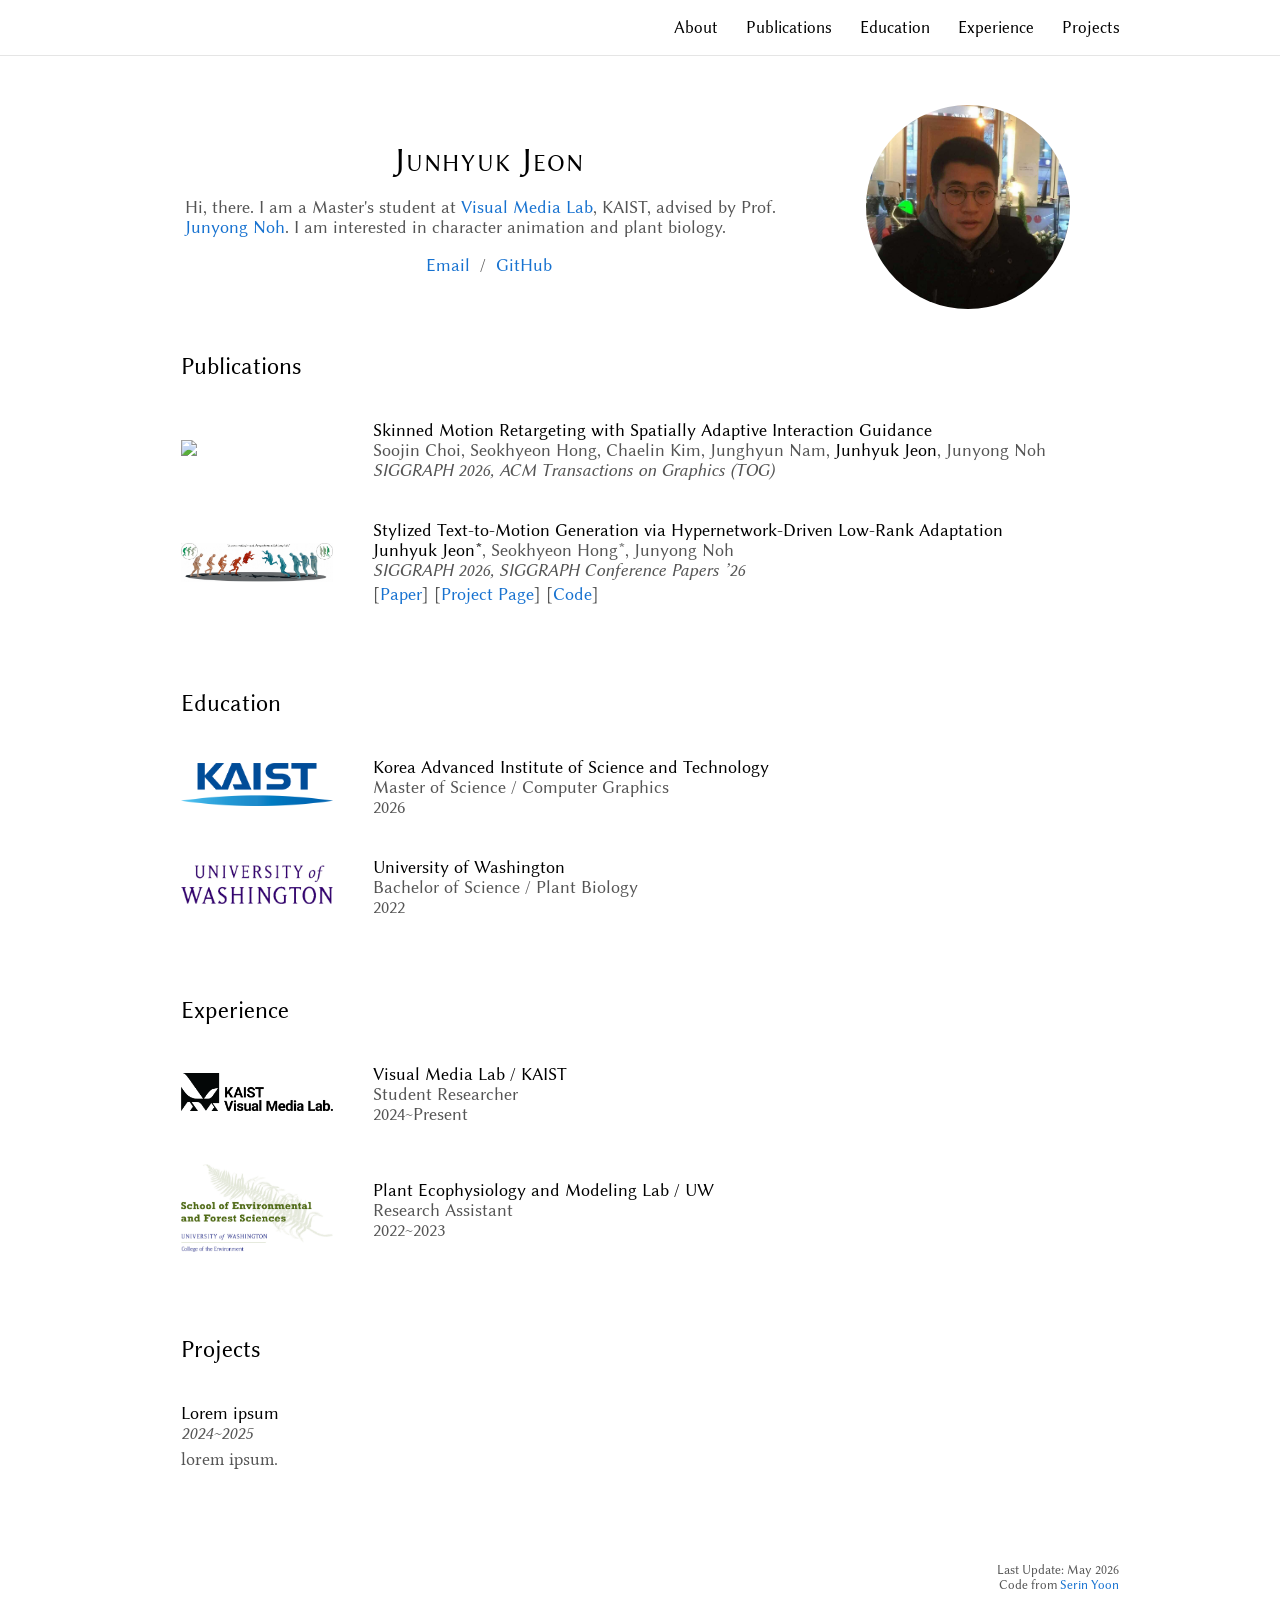
==== index.html @ 7e4c7a71 "yolo" ====
<!DOCTYPE HTML>
<html lang="en">
  <head>
    <meta http-equiv="Content-Type" content="text/html; charset=UTF-8">
    <title>Junhyuk Jeon</title>
    <link rel="canonical" href="https://junhyukjeon.github.io/">

    <link rel="preconnect" href="https://fonts.googleapis.com">
    <link rel="preconnect" href="https://fonts.gstatic.com" crossorigin>
    <!-- <link href="https://fonts.googleapis.com/css2?family=Roboto:wght@300;400;500;700&display=swap" rel="stylesheet"> -->
    <link href="https://fonts.googleapis.com/css2?family=Libertinus+Sans:ital,wght@0,400;0,700;1,400&family=Libertinus+Serif:ital,wght@0,400;0,600;0,700;1,400&display=swap" rel="stylesheet">
    <link rel="stylesheet" type="text/css" href="styles.css">
  </head>

  <body id="about">
    <nav class="top-nav">
      <div class="top-nav-inner">
        <button class="top-nav-toggle" type="button" aria-label="Toggle navigation" aria-expanded="false" aria-controls="mobile-nav">
          <span></span>
          <span></span>
          <span></span>
        </button>

        <div class="top-nav-links" id="mobile-nav">
          <a href="#about">About</a>
          <a href="#publications">Publications</a>
          <a href="#education">Education</a>
          <a href="#experiences">Experience</a>
          <a href="#projects">Projects</a>
        </div>
      </div>
    </nav>
    <table class="page-table"><tbody>
      <tr>
        <td>
          <table class="content-table"><tbody>
            <tr>
              <td class="intro-cell">
                <p class="name center-text">
                  Junhyuk Jeon
                </p>
                <p class="intro-text">
                  Hi, there. I am a Master's student at <a href="https://vml.kaist.ac.kr/home">Visual Media Lab</a>, KAIST, advised by Prof. <a href="https://scholar.google.com/citations?user=u75_aBgAAAAJ&amp;hl=en">Junyong Noh</a>.
                  I am interested in character animation and plant biology.
                </p>
                <p class="center-text">
                  <a href="mailto:jeonjh@kaist.ac.kr">Email</a> &nbsp;/&nbsp;
                  <!-- <a href="Junhyuk_Jeon_CV.pdf">CV</a> &nbsp;/&nbsp; -->
                  <!-- <a href="https://scholar.google.com/">Scholar</a> &nbsp;/&nbsp; -->
                  <a href="https://github.com/junhyukjeon">GitHub</a>
                </p>
              </td>
              <td class="profile-cell">
                <a href="images/profile/profile.png">
                  <img
                    class="profile-img hoverZoomLink"
                    alt="profile photo"
                    src="images/profile/profile.png">
                </a>
              </td>
            </tr>
          </tbody></table>

          <!-- Publication -->
          <table class="section-table" id="publications"><tbody>
            <tr>
              <td class="section-heading-cell">
                <h2>Publications</h2>
              </td>
            </tr>
          </tbody></table>

          <table class="content-table"><tbody>
            <tr>
              <td class="pub-image-cell">
                <div>
                  <img src="images/publications/SPACE.png" width="260">
                </div>
              </td>
              <td class="pub-text-cell">
                <span class="papertitle">Skinned Motion Retargeting with Spatially Adaptive Interaction Guidance</span>
                <br>
                <span class="homepage-authors">
                  Soojin Choi,
                  Seokhyeon Hong,
                  Chaelin Kim,
                  Junghyun Nam,
                  <strong>Junhyuk Jeon</strong>,
                  Junyong Noh
                </span>
                <br>
                <em>SIGGRAPH 2026, ACM Transactions on Graphics (TOG)</em>
              </td>
            </tr>
            <tr>
              <td class="pub-image-cell">
                <div>
                  <img src="projects/style-salad/static/images/thumbnail.png" width="260">
                </div>
              </td>
              <td class="pub-text-cell">
                <a href="projects/style-salad/">
                  <span class="papertitle">Stylized Text-to-Motion Generation via Hypernetwork-Driven Low-Rank Adaptation</span>
                </a>
                <br>
                <span class="homepage-authors">
                  <strong>Junhyuk Jeon*</strong>,
                  Seokhyeon Hong*,
                  Junyong Noh
                </span>
                <br>
                <em>SIGGRAPH 2026, SIGGRAPH Conference Papers &rsquo;26</em>
                <br>
                <div class="link-row">
                  [<a href="projects/style-salad/paper.pdf">Paper</a>]
                  [<a href="projects/style-salad/">Project Page</a>]
                  [<a href="https://github.com/junhyukjeon/style-salad">Code</a>]
                </div>
              </td>
            </tr>
          </tbody></table>

          <br><br>

          <!-- Education -->
          <table class="section-table" id="education"><tbody>
            <tr>
              <td class="section-heading-cell">
                <h2>Education</h2>
              </td>
            </tr>
          </tbody></table>

          <table class="content-table"><tbody>
            <tr>
              <td class="pub-image-cell">
                <div>
                  <img src="images/education/KAIST.png" width="260" alt="KAIST">
                </div>
              </td>
              <td class="pub-text-cell">
                <strong>Korea Advanced Institute of Science and Technology</strong>
                <br>
                Master of Science / Computer Graphics
                <br>
                2026
              </td>
            </tr>
            <tr>
              <td class="pub-image-cell">
                <div>
                  <img src="images/education/UW.png" width="260" alt="University of Washington">
                </div>
              </td>
              <td class="pub-text-cell">
                <strong>University of Washington</strong>
                <br>
                Bachelor of Science / Plant Biology
                <br>
                2022
              </td>
            </tr>
          </tbody></table>

          <br><br>

          <!-- Experience -->
          <table class="section-table" id="experiences"><tbody>
            <tr>
              <td class="section-heading-cell">
                <h2>Experience</h2>
              </td>
            </tr>
          </tbody></table>

          <table class="content-table"><tbody>
            <tr>
              <td class="pub-image-cell">
                <div>
                  <img src="images/experience/VML.png" width="260" alt="Visual Media Lab">
                </div>
              </td>
              <td class="pub-text-cell">
                <strong>Visual Media Lab / KAIST</strong>
                <br>
                Student Researcher
                <br>
                2024~Present
              </td>
            </tr>
            <tr>
              <td class="pub-image-cell">
                <div>
                  <img src="images/experience/SEFS.png" width="260" alt="Plant Ecophysiology and Modeling Lab">
                </div>
              </td>
              <td class="pub-text-cell">
                <strong>Plant Ecophysiology and Modeling Lab / UW</strong>
                <br>
                Research Assistant
                <br>
                2022~2023
              </td>
            </tr>
          </tbody></table>

          <br><br>

          <!-- Projects -->
          <table class="section-table" id="projects"><tbody>
            <tr>
              <td class="section-heading-cell">
                <h2>Projects</h2>
              </td>
            </tr>
          </tbody></table>

          <table class="content-table"><tbody>
            <tr>
              <td class="pub-text-cell">
                <span class="papertitle">Lorem ipsum</span>
                <br>
                <em>2024~2025</em>
                <p class="project-desc">
                  lorem ipsum.
                </p>
              </td>
            </tr>
          </tbody></table>

          <br><br>

          <!-- Footer -->
          <table class="content-table"><tbody>
            <tr>
              <td class="footer-cell">
                <br>
                <p class="footer-text">
                  Last Update: May 2026
                  <br>
                  Code from <a href="https://serin-yoon.github.io" class="footer-link">Serin Yoon</a>
                </p>
              </td>
            </tr>
          </tbody></table>
        </td>
      </tr>
    </table>
    <script>
      const navToggle = document.querySelector('.top-nav-toggle');
      const navLinks = document.querySelector('.top-nav-links');
      const navLinkItems = document.querySelectorAll('.top-nav-links a');

      navToggle.addEventListener('click', () => {
        const isOpen = navLinks.classList.toggle('open');
        navToggle.setAttribute('aria-expanded', isOpen ? 'true' : 'false');
      });

      navLinkItems.forEach(link => {
        link.addEventListener('click', () => {
          navLinks.classList.remove('open');
          navToggle.setAttribute('aria-expanded', 'false');
        });
      });
    </script>
  </body>
</html>
---- styles.css ----
html {
  scroll-behavior: smooth;
}

body {
  margin: 0;
  font-family: var(--font-heading);
  font-size: var(--font-size-base);
  color: var(--text-color);
  padding-top: 80px;
}

.top-nav {
  position: fixed;
  top: 0;
  left: 0;
  width: 100%;
  background: rgba(255, 255, 255, 0.96);
  border-bottom: 1px solid #e5e5e5;
  z-index: 1000;
}

.top-nav-inner {
  max-width: var(--page-max-width);
  margin: 0 auto;
  padding: 18px 0;
  display: flex;
  align-items: center;
  justify-content: flex-end;
  gap: 24px;
  box-sizing: border-box;
}

.top-nav-logo {
  color: var(--emphasis-color);
  font-size: 14px;
  font-weight: 400;
  white-space: nowrap;
}

.top-nav-logo:hover,
.top-nav-logo:focus {
  color: var(--link-color);
}

.top-nav-links {
  display: flex;
  align-items: center;
  gap: 28px;
}

.top-nav-links a {
  color: var(--emphasis-color);
  font-size: 17px;
  font-weight: 400;
  white-space: nowrap;
}

.top-nav-links a:hover,
.top-nav-links a:focus {
  color: var(--link-color);
}

.top-nav-toggle {
  display: none;
  border: 0;
  background: transparent;
  padding: 0;
  cursor: pointer;
  width: 24px;
  height: 18px;
  flex-direction: column;
  justify-content: space-between;
}

.top-nav-toggle span {
  display: block;
  width: 24px;
  height: 2px;
  background-color: #222;
  border-radius: 999px;
}

@media (max-width: 768px) {
  body {
    padding-top: 60px;
  }

  .top-nav-inner {
    padding: 14px 16px;
    position: relative;
  }

  .top-nav-toggle {
    display: flex;
  }

  .top-nav-links {
    display: none;
    position: absolute;
    top: calc(100% + 1px);
    left: 0;
    width: 100%;
    background: rgba(255, 255, 255, 0.98);
    border-bottom: 1px solid #e5e5e5;
    flex-direction: column;
    align-items: flex-start;
    gap: 0;
    padding: 8px 16px 12px 16px;
    box-sizing: border-box;
  }

  .top-nav-links.open {
    display: flex;
  }

  .top-nav-links a {
    display: block;
    width: 100%;
    padding: 10px 0;
    font-size: 17px;
  }
}

/* latin-ext */
@font-face {
  font-family: 'Lato';
  font-style: italic;
  font-weight: 400;
  src: local('Lato Italic'), local('Lato-Italic'), url(https://fonts.gstatic.com/s/lato/v15/S6u8w4BMUTPHjxsAUi-qNiXg7eU0.woff2) format('woff2');
  unicode-range: U+0100-024F, U+0259, U+1E00-1EFF, U+2020, U+20A0-20AB, U+20AD-20CF, U+2113, U+2C60-2C7F, U+A720-A7FF;
}

/* latin */
@font-face {
  font-family: 'Lato';
  font-style: italic;
  font-weight: 400;
  src: local('Lato Italic'), local('Lato-Italic'), url(https://fonts.gstatic.com/s/lato/v15/S6u8w4BMUTPHjxsAXC-qNiXg7Q.woff2) format('woff2');
  unicode-range: U+0000-00FF, U+0131, U+0152-0153, U+02BB-02BC, U+02C6, U+02DA, U+02DC, U+2000-206F, U+2074, U+20AC, U+2122, U+2191, U+2193, U+2212, U+2215, U+FEFF, U+FFFD;
}

/* latin-ext */
@font-face {
  font-family: 'Lato';
  font-style: italic;
  font-weight: 700;
  src: local('Lato Bold Italic'), local('Lato-BoldItalic'), url(https://fonts.gstatic.com/s/lato/v15/S6u_w4BMUTPHjxsI5wq_FQftx9897sxZ.woff2) format('woff2');
  unicode-range: U+0100-024F, U+0259, U+1E00-1EFF, U+2020, U+20A0-20AB, U+20AD-20CF, U+2113, U+2C60-2C7F, U+A720-A7FF;
}

/* latin */
@font-face {
  font-family: 'Lato';
  font-style: italic;
  font-weight: 700;
  src: local('Lato Bold Italic'), local('Lato-BoldItalic'), url(https://fonts.gstatic.com/s/lato/v15/S6u_w4BMUTPHjxsI5wq_Gwftx9897g.woff2) format('woff2');
  unicode-range: U+0000-00FF, U+0131, U+0152-0153, U+02BB-02BC, U+02C6, U+02DA, U+02DC, U+2000-206F, U+2074, U+20AC, U+2122, U+2191, U+2193, U+2212, U+2215, U+FEFF, U+FFFD;
}

/* latin-ext */
@font-face {
  font-family: 'Lato';
  font-style: normal;
  font-weight: 400;
  src: local('Lato Regular'), local('Lato-Regular'), url(https://fonts.gstatic.com/s/lato/v15/S6uyw4BMUTPHjxAwXiWtFCfQ7A.woff2) format('woff2');
  unicode-range: U+0100-024F, U+0259, U+1E00-1EFF, U+2020, U+20A0-20AB, U+20AD-20CF, U+2113, U+2C60-2C7F, U+A720-A7FF;
}

/* latin */
@font-face {
  font-family: 'Lato';
  font-style: normal;
  font-weight: 400;
  src: local('Lato Regular'), local('Lato-Regular'), url(https://fonts.gstatic.com/s/lato/v15/S6uyw4BMUTPHjx4wXiWtFCc.woff2) format('woff2');
  unicode-range: U+0000-00FF, U+0131, U+0152-0153, U+02BB-02BC, U+02C6, U+02DA, U+02DC, U+2000-206F, U+2074, U+20AC, U+2122, U+2191, U+2193, U+2212, U+2215, U+FEFF, U+FFFD;
}

/* latin-ext */
@font-face {
  font-family: 'Lato';
  font-style: normal;
  font-weight: 700;
  src: local('Lato Bold'), local('Lato-Bold'), url(https://fonts.gstatic.com/s/lato/v15/S6u9w4BMUTPHh6UVSwaPGQ3q5d0N7w.woff2) format('woff2');
  unicode-range: U+0100-024F, U+0259, U+1E00-1EFF, U+2020, U+20A0-20AB, U+20AD-20CF, U+2113, U+2C60-2C7F, U+A720-A7FF;
}

/* latin */
@font-face {
  font-family: 'Lato';
  font-style: normal;
  font-weight: 700;
  src: local('Lato Bold'), local('Lato-Bold'), url(https://fonts.gstatic.com/s/lato/v15/S6u9w4BMUTPHh6UVSwiPGQ3q5d0.woff2) format('woff2');
  unicode-range: U+0000-00FF, U+0131, U+0152-0153, U+02BB-02BC, U+02C6, U+02DA, U+02DC, U+2000-206F, U+2074, U+20AC, U+2122, U+2191, U+2193, U+2212, U+2215, U+FEFF, U+FFFD;
}

:root {
  --font-heading: "Libertinus Sans", Arial, Helvetica, sans-serif;
  --font-body: "Libertinus Serif", Georgia, "Times New Roman", serif;
  --font-size-base: 18px;
  --font-size-intro: 18px;
  --font-size-title: var(--font-size-base);
  --font-size-heading: 24px;
  --font-size-name: 34px;
  --font-size-highlight: 12px;
  --text-color: #555555;
  --emphasis-color: #000000;
  --link-color: #1772d0;
  --link-hover-color: #f09228;
  --highlight-bg: #f05b5b;
  --highlight-text: #ffffff;
  --author-highlight-bg: #fff9a6;
  --page-max-width: 960px;
  --image-max-width: 260px;
  --transition-fast: .2s ease-in-out;
}

body {
  margin: 0;
  font-family: var(--font-heading);
  font-size: var(--font-size-base);
  color: var(--text-color);
}

table {
  border: 0;
  border-spacing: 0;
  border-collapse: separate;
}

a {
  color: var(--link-color);
  text-decoration: none;
}

a:focus,
a:hover {
  color: var(--link-hover-color);
  text-decoration: none;
}

body,
td,
th,
tr,
a,
strong {
  font-family: var(--font-heading) !important;
  font-weight: 400 !important;
}

strong,
b {
  color: var(--emphasis-color) !important;
  font-weight: 400 !important;
}

.paper-desc,
.paper-desc a,
.paper-desc strong,
.project-desc,
.project-desc a,
.project-desc strong,
.service-desc,
.service-desc a,
.service-desc strong {
  font-family: var(--font-body) !important;
}

.top-nav-links a,
.top-nav-logo,
h2,
.papertitle,
.name,
.name strong {
  color: var(--emphasis-color);
  font-family: var(--font-heading) !important;
}

.top-nav-links a {
  color: var(--emphasis-color);
}

.top-nav-links a:hover,
.top-nav-links a:focus {
  color: var(--link-color);
}

td,
th,
tr,
p,
a {
  font-size: var(--font-size-base);
}

em {
  font-weight: 300;
}

.page-table {
  width: 100%;
  max-width: var(--page-max-width);
  margin-right: auto;
  margin-left: auto;
}

.content-table,
.section-table {
  width: 100%;
  margin-right: auto;
  margin-left: auto;
}

.intro-cell {
  padding: 2.5%;
  width: 65%;
  vertical-align: middle;
}
.center-text {
  text-align: center;
}

.intro-text {
  font-size: var(--font-size-intro) !important;
  font-weight: 300;
}

.intro-text a,
.intro-text strong {
  font-size: inherit !important;
}

.intro-text a {
  font-weight: 400;
}

.intro-text strong {
  font-weight: 400;
}

.profile-cell {
  padding: 2.5%;
  width: 30%;
  max-width: 30%;
  text-align: center;
  vertical-align: middle;
}

.profile-img {
  display: block;
  width: 80%;
  max-width: 80%;
  margin: 0 auto;
  border-radius: 50%;
  aspect-ratio: 1 / 1;
  object-fit: cover;
}

.section-heading-cell {
  padding: 20px;
  width: 100%;
  vertical-align: middle;
}

h2 {
  margin: 0;
  font-weight: 400;
  font-size: var(--font-size-heading);
}

.papertitle {
  font-size: var(--font-size-title);
  font-weight: 400;
  color: black;
}

.homepage-authors,
.homepage-authors strong,
.homepage-authors sup {
  font-family: var(--font-heading) !important;
}

.homepage-authors,
.pub-text-cell > em {
  font-size: var(--font-size-base);
}

.name {
  padding-top: 20px;
  margin: 0;
  font-size: var(--font-size-name);
  font-variant-caps: small-caps;
  letter-spacing: 0.03em;
}

.pub-image-cell {
  padding: 20px;
  width: 20%;
  vertical-align: middle;
}

.pub-image-center {
  text-align: center;
}

.pub-text-cell {
  padding: 20px;
  width: 80%;
  vertical-align: middle;
}

.experience-text-cell {
  padding: 20px;
  width: 50%;
  vertical-align: middle;
}

.link-row {
  margin: 4px 0 6px 0;
  font-weight: 300;
}

.paper-desc,
.project-desc,
.service-desc {
  font-size: var(--font-size-base);
  font-weight: 300;
}

.paper-desc {
  margin: 0;
}

.project-desc {
  margin: 6px 0 0 0;
}

.one {
  width: 160px;
  height: 160px;
  position: relative;
}

.two {
  width: 160px;
  height: 160px;
  position: absolute;
  transition: opacity var(--transition-fast);
  -moz-transition: opacity var(--transition-fast);
  -webkit-transition: opacity var(--transition-fast);
}

.fade {
  transition: opacity var(--transition-fast);
  -moz-transition: opacity var(--transition-fast);
  -webkit-transition: opacity var(--transition-fast);
}

img {
  width: 100%;
  max-width: var(--image-max-width);
  object-fit: contain;
  border-radius: 0;
}

@media (max-width: 768px) {
  img {
    width: 130px;
  }
}

@media (max-width: 480px) {
  img {
    width: 100px;
  }
}

.highlight {
  background-color: var(--highlight-bg);
  color: var(--highlight-text);
  padding: 0 4px;
  border-radius: 4px;
  margin-left: 4px;
  font-size: var(--font-size-highlight);
}

.author_highlight {
  background-color: var(--author-highlight-bg);
}

.no-blue {
  color: inherit !important;
}

.footer-cell {
  padding: 0;
}

.footer-text {
  text-align: right;
  font-size: small;
}

.footer-link {
  font-size: small;
}
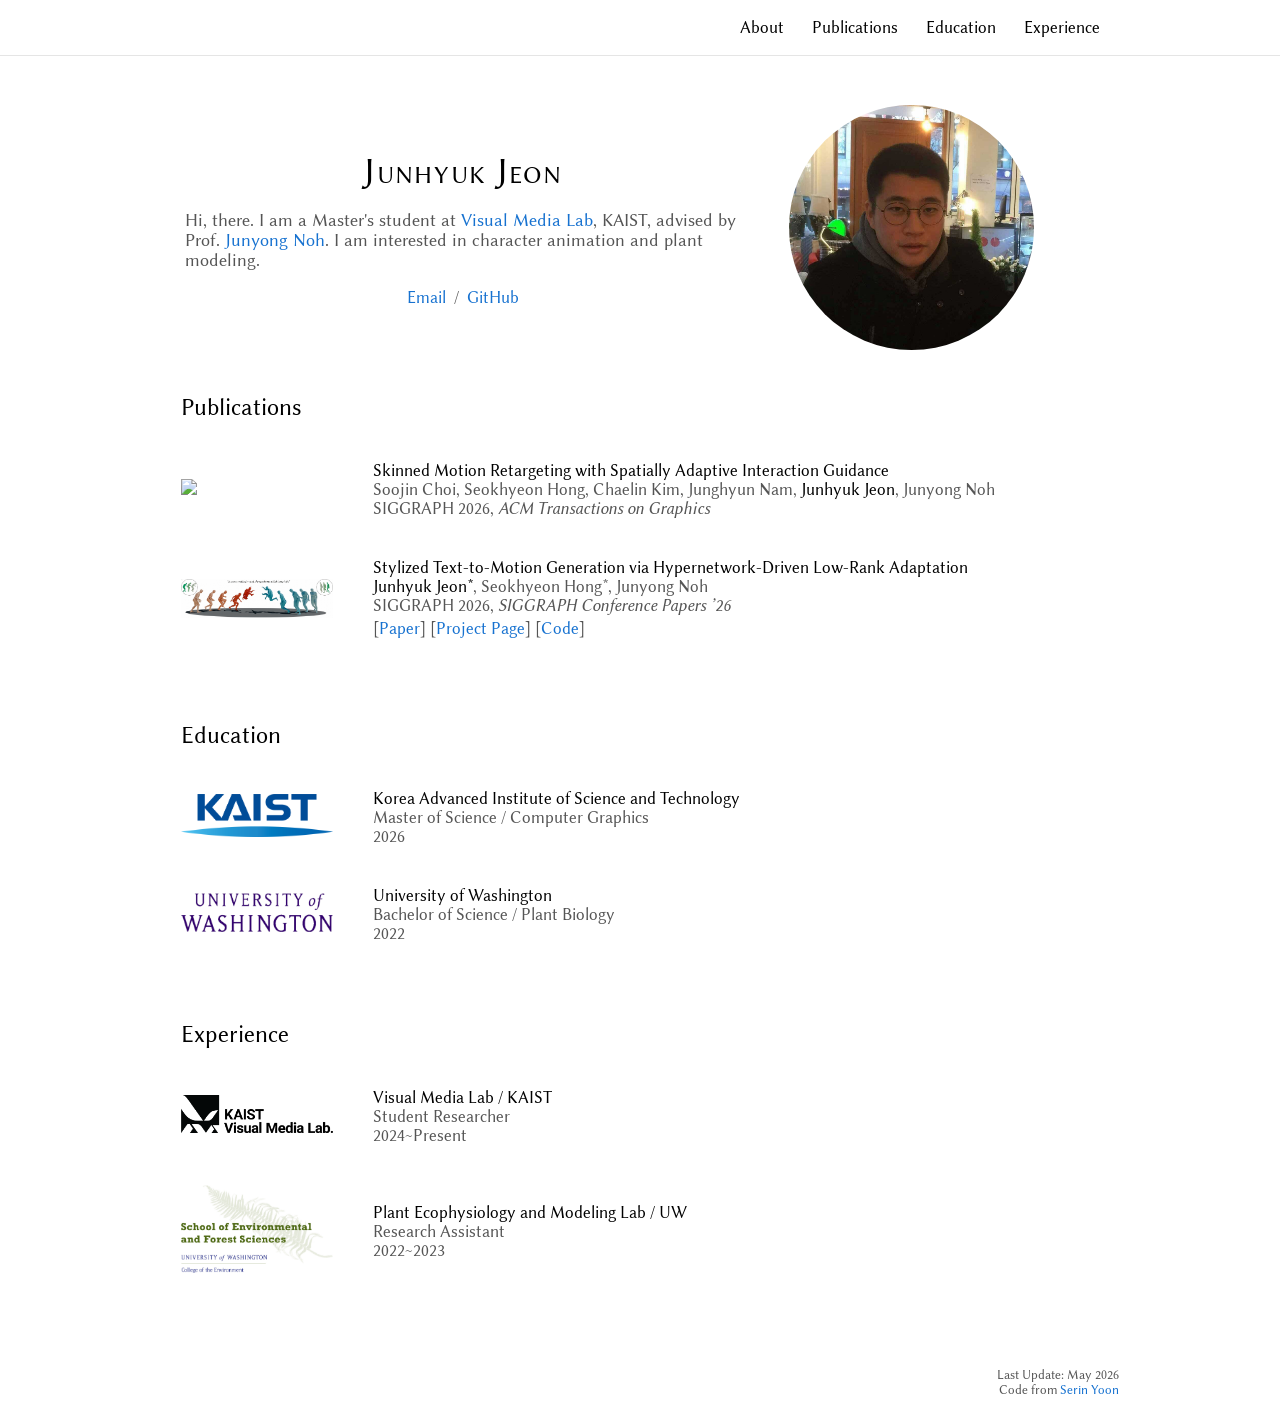
==== commit 93746a03: "yolo" ====
--- a/index.html
+++ b/index.html
@@ -7,8 +7,7 @@
 
     <link rel="preconnect" href="https://fonts.googleapis.com">
     <link rel="preconnect" href="https://fonts.gstatic.com" crossorigin>
-    <!-- <link href="https://fonts.googleapis.com/css2?family=Roboto:wght@300;400;500;700&display=swap" rel="stylesheet"> -->
-    <link href="https://fonts.googleapis.com/css2?family=Libertinus+Sans:ital,wght@0,400;0,700;1,400&family=Libertinus+Serif:ital,wght@0,400;0,600;0,700;1,400&display=swap" rel="stylesheet">
+    <link href="https://fonts.googleapis.com/css2?family=EB+Garamond:ital,wght@0,400;0,500;1,400&family=Libertinus+Sans:ital,wght@0,400;0,700;1,400&family=Libertinus+Serif:ital,wght@0,400;0,600;0,700;1,400&display=swap" rel="stylesheet">
     <link rel="stylesheet" type="text/css" href="styles.css">
   </head>
 
@@ -26,7 +25,6 @@
           <a href="#publications">Publications</a>
           <a href="#education">Education</a>
           <a href="#experiences">Experience</a>
-          <a href="#projects">Projects</a>
         </div>
       </div>
     </nav>
@@ -41,7 +39,7 @@
                 </p>
                 <p class="intro-text">
                   Hi, there. I am a Master's student at <a href="https://vml.kaist.ac.kr/home">Visual Media Lab</a>, KAIST, advised by Prof. <a href="https://scholar.google.com/citations?user=u75_aBgAAAAJ&amp;hl=en">Junyong Noh</a>.
-                  I am interested in character animation and plant biology.
+                  I am interested in character animation and plant modeling.
                 </p>
                 <p class="center-text">
                   <a href="mailto:jeonjh@kaist.ac.kr">Email</a> &nbsp;/&nbsp;
@@ -89,7 +87,7 @@
                   Junyong Noh
                 </span>
                 <br>
-                <em>SIGGRAPH 2026, ACM Transactions on Graphics (TOG)</em>
+                <span>SIGGRAPH 2026, <em>ACM Transactions on Graphics</em></span>
               </td>
             </tr>
             <tr>
@@ -109,7 +107,7 @@
                   Junyong Noh
                 </span>
                 <br>
-                <em>SIGGRAPH 2026, SIGGRAPH Conference Papers &rsquo;26</em>
+                <span>SIGGRAPH 2026, <em>SIGGRAPH Conference Papers &rsquo;26</em></span>
                 <br>
                 <div class="link-row">
                   [<a href="projects/style-salad/paper.pdf">Paper</a>]
@@ -200,30 +198,6 @@
                 Research Assistant
                 <br>
                 2022~2023
-              </td>
-            </tr>
-          </tbody></table>
-
-          <br><br>
-
-          <!-- Projects -->
-          <table class="section-table" id="projects"><tbody>
-            <tr>
-              <td class="section-heading-cell">
-                <h2>Projects</h2>
-              </td>
-            </tr>
-          </tbody></table>
-
-          <table class="content-table"><tbody>
-            <tr>
-              <td class="pub-text-cell">
-                <span class="papertitle">Lorem ipsum</span>
-                <br>
-                <em>2024~2025</em>
-                <p class="project-desc">
-                  lorem ipsum.
-                </p>
               </td>
             </tr>
           </tbody></table>
--- a/styles.css
+++ b/styles.css
@@ -23,24 +23,12 @@
 .top-nav-inner {
   max-width: var(--page-max-width);
   margin: 0 auto;
-  padding: 18px 0;
+  padding: 18px 20px;
   display: flex;
   align-items: center;
   justify-content: flex-end;
   gap: 24px;
   box-sizing: border-box;
-}
-
-.top-nav-logo {
-  color: var(--emphasis-color);
-  font-size: 14px;
-  font-weight: 400;
-  white-space: nowrap;
-}
-
-.top-nav-logo:hover,
-.top-nav-logo:focus {
-  color: var(--link-color);
 }
 
 .top-nav-links {
@@ -77,7 +65,7 @@
   display: block;
   width: 24px;
   height: 2px;
-  background-color: #222;
+  background-color: var(--emphasis-color);
   border-radius: 999px;
 }
 
@@ -194,14 +182,14 @@
   unicode-range: U+0000-00FF, U+0131, U+0152-0153, U+02BB-02BC, U+02C6, U+02DA, U+02DC, U+2000-206F, U+2074, U+20AC, U+2122, U+2191, U+2193, U+2212, U+2215, U+FEFF, U+FFFD;
 }
 
-:root {
-  --font-heading: "Libertinus Sans", Arial, Helvetica, sans-serif;
-  --font-body: "Libertinus Serif", Georgia, "Times New Roman", serif;
-  --font-size-base: 18px;
+:root {
+  --font-heading: "Libertinus Sans", Arial, Helvetica, sans-serif;
+  --font-body: "Libertinus Serif", Georgia, "Times New Roman", serif;
+  --font-size-base: 16.5px;
   --font-size-intro: 18px;
   --font-size-title: var(--font-size-base);
   --font-size-heading: 24px;
-  --font-size-name: 34px;
+  --font-size-name: 36px;
   --font-size-highlight: 12px;
   --text-color: #555555;
   --emphasis-color: #000000;
@@ -255,9 +243,9 @@
   font-weight: 400 !important;
 }
 
-.paper-desc,
-.paper-desc a,
-.paper-desc strong,
+.paper-desc,
+.paper-desc a,
+.paper-desc strong,
 .project-desc,
 .project-desc a,
 .project-desc strong,
@@ -267,8 +255,6 @@
   font-family: var(--font-body) !important;
 }
 
-.top-nav-links a,
-.top-nav-logo,
 h2,
 .papertitle,
 .name,
@@ -277,15 +263,6 @@
   font-family: var(--font-heading) !important;
 }
 
-.top-nav-links a {
-  color: var(--emphasis-color);
-}
-
-.top-nav-links a:hover,
-.top-nav-links a:focus {
-  color: var(--link-color);
-}
-
 td,
 th,
 tr,
@@ -314,7 +291,7 @@
 
 .intro-cell {
   padding: 2.5%;
-  width: 65%;
+  width: 58%;
   vertical-align: middle;
 }
 .center-text {
@@ -341,9 +318,9 @@
 
 .profile-cell {
   padding: 2.5%;
-  width: 30%;
-  max-width: 30%;
-  text-align: center;
+  width: 34%;
+  max-width: 34%;
+  text-align: left;
   vertical-align: middle;
 }
 
@@ -351,7 +328,7 @@
   display: block;
   width: 80%;
   max-width: 80%;
-  margin: 0 auto;
+  margin: 0;
   border-radius: 50%;
   aspect-ratio: 1 / 1;
   object-fit: cover;
@@ -386,13 +363,14 @@
   font-size: var(--font-size-base);
 }
 
-.name {
-  padding-top: 20px;
-  margin: 0;
-  font-size: var(--font-size-name);
-  font-variant-caps: small-caps;
-  letter-spacing: 0.03em;
-}
+.name {
+  padding-top: 20px;
+  margin: 0;
+  font-size: var(--font-size-name);
+  font-weight: 400;
+  font-variant-caps: small-caps;
+  letter-spacing: 0.03em;
+}
 
 .pub-image-cell {
   padding: 20px;
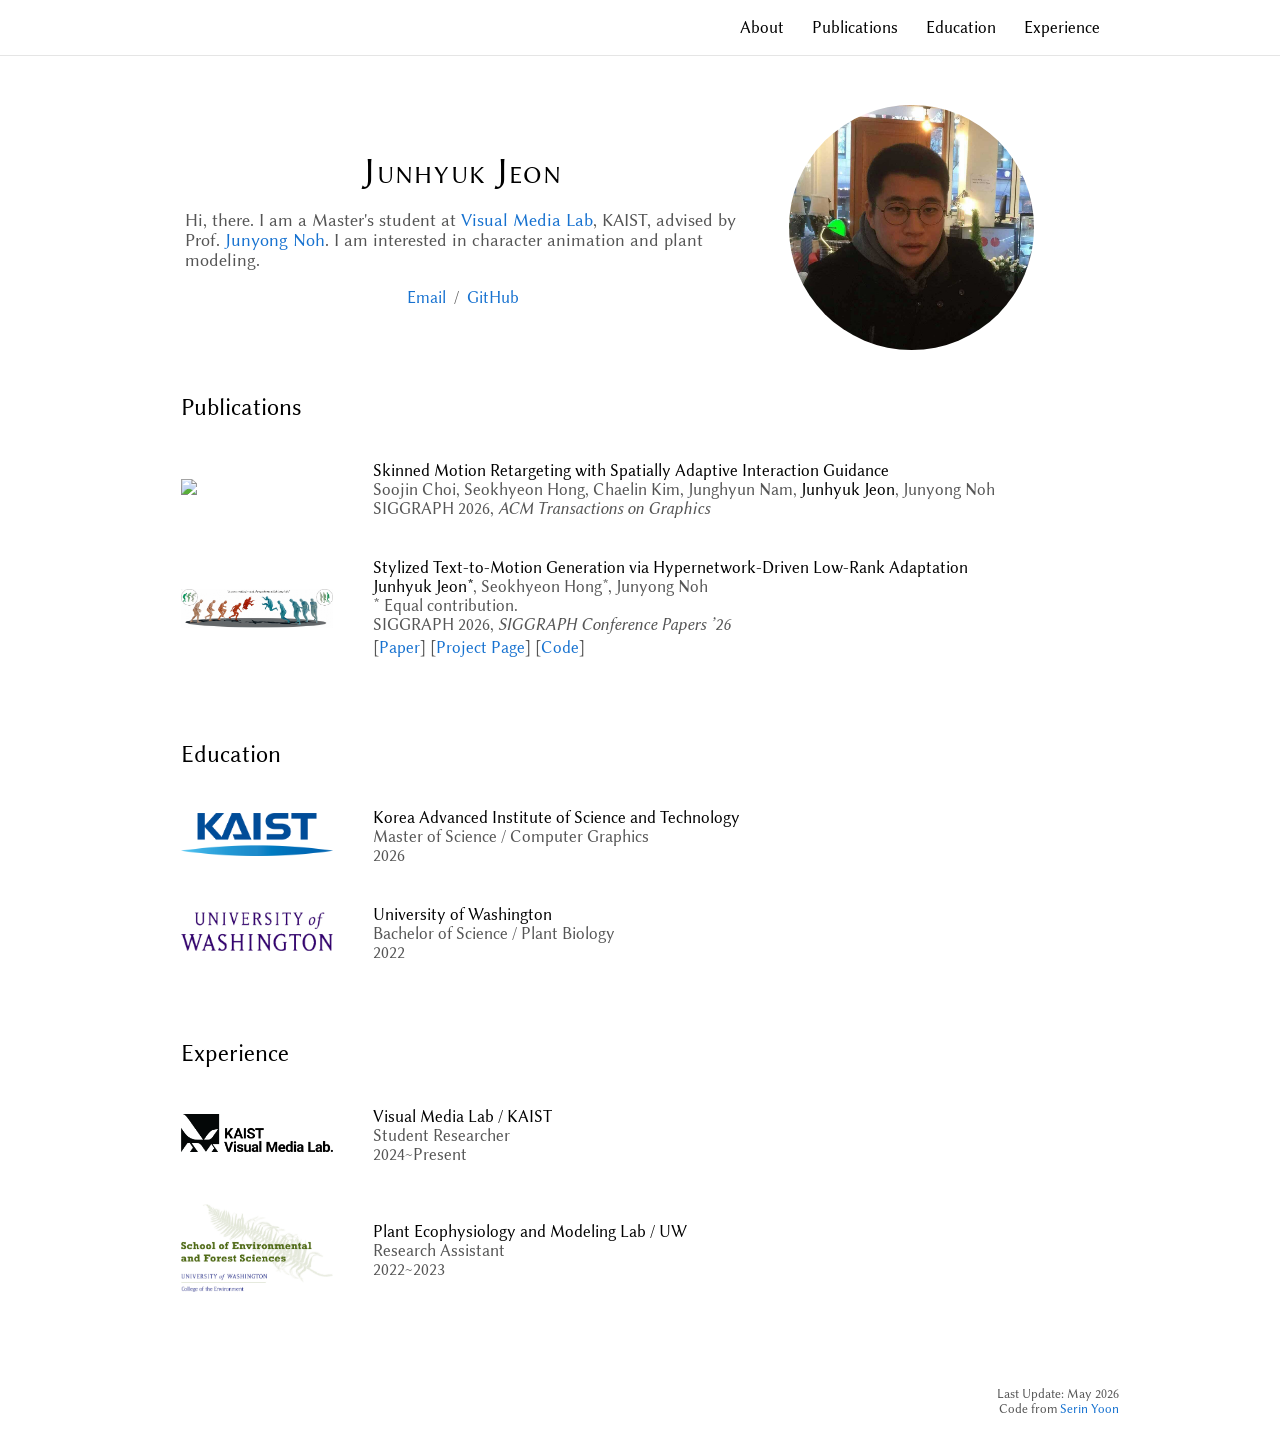
==== commit 404d982f: "yolo" ====
--- a/index.html
+++ b/index.html
@@ -107,10 +107,12 @@
                   Junyong Noh
                 </span>
                 <br>
+                <span>* Equal contribution.</span>
+                <br>
                 <span>SIGGRAPH 2026, <em>SIGGRAPH Conference Papers &rsquo;26</em></span>
                 <br>
                 <div class="link-row">
-                  [<a href="projects/style-salad/paper.pdf">Paper</a>]
+                  [<a href="https://arxiv.org/abs/2605.13333">Paper</a>]
                   [<a href="projects/style-salad/">Project Page</a>]
                   [<a href="https://github.com/junhyukjeon/style-salad">Code</a>]
                 </div>
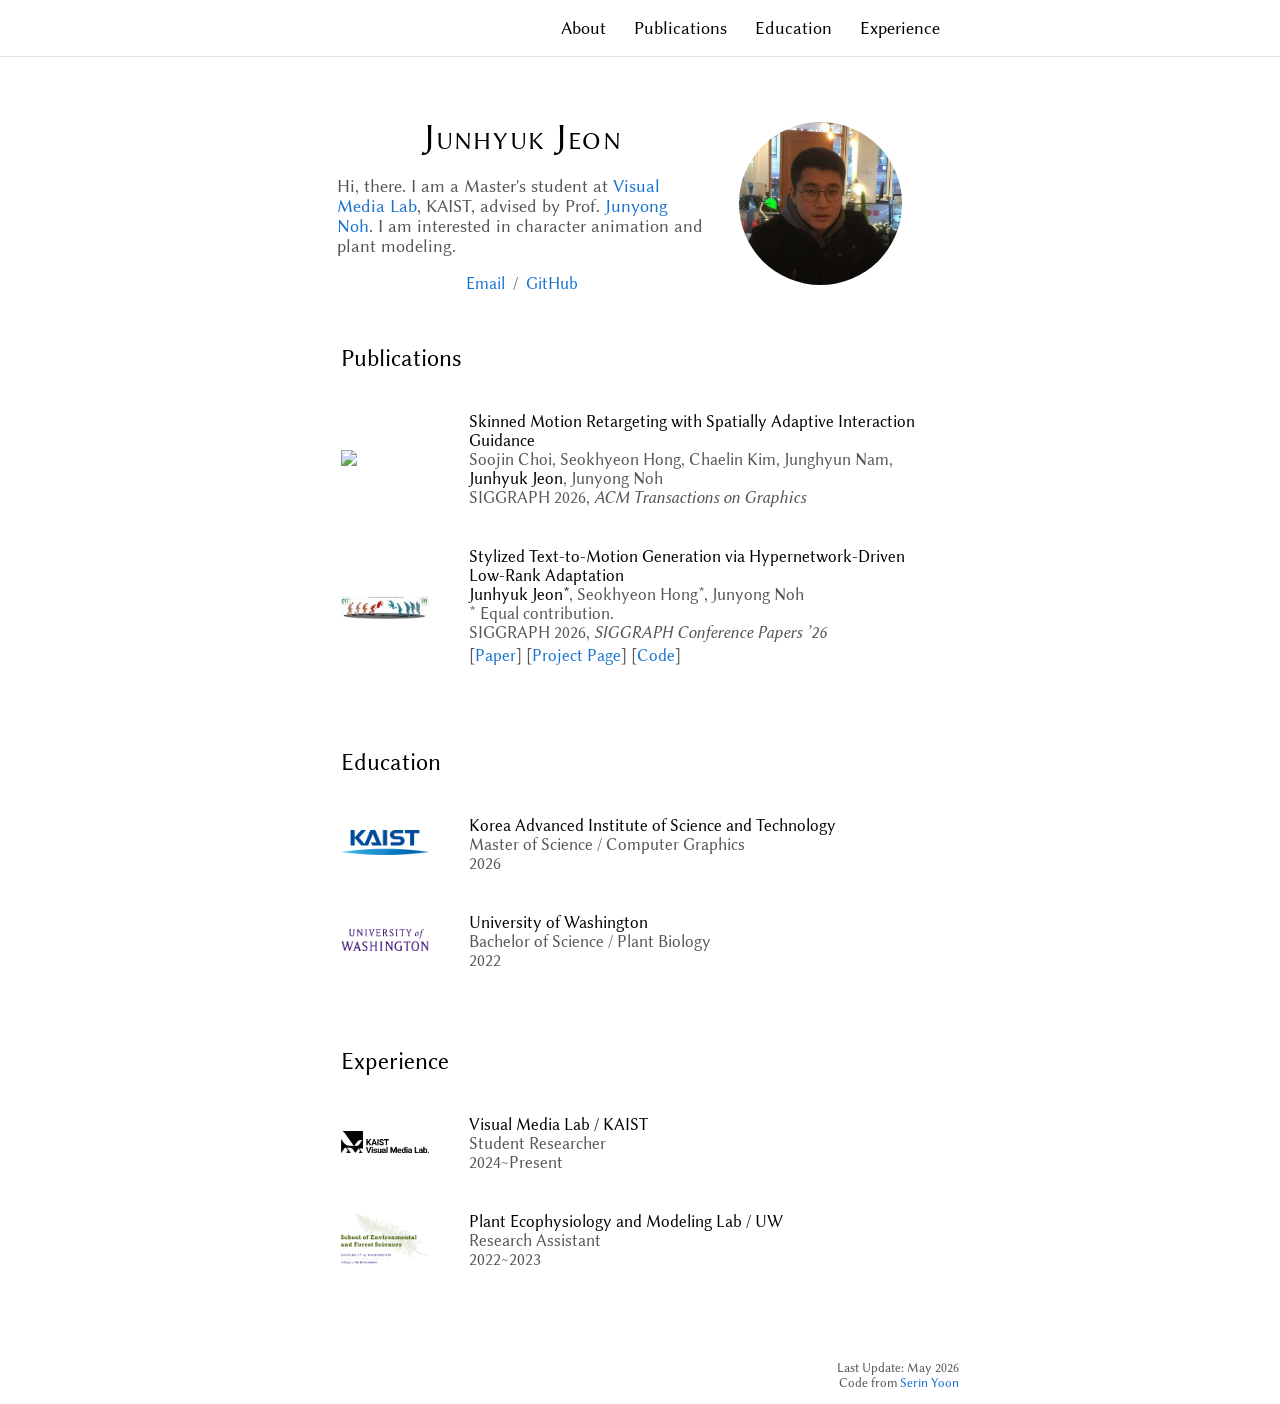
==== commit e8a7fcd9: "yolo" ====
--- a/index.html
+++ b/index.html
@@ -2,12 +2,13 @@
 <html lang="en">
   <head>
     <meta http-equiv="Content-Type" content="text/html; charset=UTF-8">
+    <meta name="viewport" content="width=device-width, initial-scale=1">
     <title>Junhyuk Jeon</title>
     <link rel="canonical" href="https://junhyukjeon.github.io/">
 
     <link rel="preconnect" href="https://fonts.googleapis.com">
     <link rel="preconnect" href="https://fonts.gstatic.com" crossorigin>
-    <link href="https://fonts.googleapis.com/css2?family=EB+Garamond:ital,wght@0,400;0,500;1,400&family=Libertinus+Sans:ital,wght@0,400;0,700;1,400&family=Libertinus+Serif:ital,wght@0,400;0,600;0,700;1,400&display=swap" rel="stylesheet">
+    <link href="https://fonts.googleapis.com/css2?family=Libertinus+Sans:ital,wght@0,400;0,700;1,400&display=swap" rel="stylesheet">
     <link rel="stylesheet" type="text/css" href="styles.css">
   </head>
 
@@ -51,7 +52,7 @@
               <td class="profile-cell">
                 <a href="images/profile/profile.png">
                   <img
-                    class="profile-img hoverZoomLink"
+                    class="profile-img"
                     alt="profile photo"
                     src="images/profile/profile.png">
                 </a>
--- a/styles.css
+++ b/styles.css
@@ -37,12 +37,12 @@
   gap: 28px;
 }
 
-.top-nav-links a {
-  color: var(--emphasis-color);
-  font-size: 17px;
-  font-weight: 400;
-  white-space: nowrap;
-}
+.top-nav-links a {
+  color: var(--emphasis-color);
+  font-size: var(--font-size-nav);
+  font-weight: 400;
+  white-space: nowrap;
+}
 
 .top-nav-links a:hover,
 .top-nav-links a:focus {
@@ -102,115 +102,46 @@
     display: flex;
   }
 
-  .top-nav-links a {
-    display: block;
-    width: 100%;
-    padding: 10px 0;
-    font-size: 17px;
-  }
-}
-
-/* latin-ext */
-@font-face {
-  font-family: 'Lato';
-  font-style: italic;
-  font-weight: 400;
-  src: local('Lato Italic'), local('Lato-Italic'), url(https://fonts.gstatic.com/s/lato/v15/S6u8w4BMUTPHjxsAUi-qNiXg7eU0.woff2) format('woff2');
-  unicode-range: U+0100-024F, U+0259, U+1E00-1EFF, U+2020, U+20A0-20AB, U+20AD-20CF, U+2113, U+2C60-2C7F, U+A720-A7FF;
-}
-
-/* latin */
-@font-face {
-  font-family: 'Lato';
-  font-style: italic;
-  font-weight: 400;
-  src: local('Lato Italic'), local('Lato-Italic'), url(https://fonts.gstatic.com/s/lato/v15/S6u8w4BMUTPHjxsAXC-qNiXg7Q.woff2) format('woff2');
-  unicode-range: U+0000-00FF, U+0131, U+0152-0153, U+02BB-02BC, U+02C6, U+02DA, U+02DC, U+2000-206F, U+2074, U+20AC, U+2122, U+2191, U+2193, U+2212, U+2215, U+FEFF, U+FFFD;
-}
-
-/* latin-ext */
-@font-face {
-  font-family: 'Lato';
-  font-style: italic;
-  font-weight: 700;
-  src: local('Lato Bold Italic'), local('Lato-BoldItalic'), url(https://fonts.gstatic.com/s/lato/v15/S6u_w4BMUTPHjxsI5wq_FQftx9897sxZ.woff2) format('woff2');
-  unicode-range: U+0100-024F, U+0259, U+1E00-1EFF, U+2020, U+20A0-20AB, U+20AD-20CF, U+2113, U+2C60-2C7F, U+A720-A7FF;
-}
-
-/* latin */
-@font-face {
-  font-family: 'Lato';
-  font-style: italic;
-  font-weight: 700;
-  src: local('Lato Bold Italic'), local('Lato-BoldItalic'), url(https://fonts.gstatic.com/s/lato/v15/S6u_w4BMUTPHjxsI5wq_Gwftx9897g.woff2) format('woff2');
-  unicode-range: U+0000-00FF, U+0131, U+0152-0153, U+02BB-02BC, U+02C6, U+02DA, U+02DC, U+2000-206F, U+2074, U+20AC, U+2122, U+2191, U+2193, U+2212, U+2215, U+FEFF, U+FFFD;
-}
-
-/* latin-ext */
-@font-face {
-  font-family: 'Lato';
-  font-style: normal;
-  font-weight: 400;
-  src: local('Lato Regular'), local('Lato-Regular'), url(https://fonts.gstatic.com/s/lato/v15/S6uyw4BMUTPHjxAwXiWtFCfQ7A.woff2) format('woff2');
-  unicode-range: U+0100-024F, U+0259, U+1E00-1EFF, U+2020, U+20A0-20AB, U+20AD-20CF, U+2113, U+2C60-2C7F, U+A720-A7FF;
-}
-
-/* latin */
-@font-face {
-  font-family: 'Lato';
-  font-style: normal;
-  font-weight: 400;
-  src: local('Lato Regular'), local('Lato-Regular'), url(https://fonts.gstatic.com/s/lato/v15/S6uyw4BMUTPHjx4wXiWtFCc.woff2) format('woff2');
-  unicode-range: U+0000-00FF, U+0131, U+0152-0153, U+02BB-02BC, U+02C6, U+02DA, U+02DC, U+2000-206F, U+2074, U+20AC, U+2122, U+2191, U+2193, U+2212, U+2215, U+FEFF, U+FFFD;
-}
-
-/* latin-ext */
-@font-face {
-  font-family: 'Lato';
-  font-style: normal;
-  font-weight: 700;
-  src: local('Lato Bold'), local('Lato-Bold'), url(https://fonts.gstatic.com/s/lato/v15/S6u9w4BMUTPHh6UVSwaPGQ3q5d0N7w.woff2) format('woff2');
-  unicode-range: U+0100-024F, U+0259, U+1E00-1EFF, U+2020, U+20A0-20AB, U+20AD-20CF, U+2113, U+2C60-2C7F, U+A720-A7FF;
-}
-
-/* latin */
-@font-face {
-  font-family: 'Lato';
-  font-style: normal;
-  font-weight: 700;
-  src: local('Lato Bold'), local('Lato-Bold'), url(https://fonts.gstatic.com/s/lato/v15/S6u9w4BMUTPHh6UVSwiPGQ3q5d0.woff2) format('woff2');
-  unicode-range: U+0000-00FF, U+0131, U+0152-0153, U+02BB-02BC, U+02C6, U+02DA, U+02DC, U+2000-206F, U+2074, U+20AC, U+2122, U+2191, U+2193, U+2212, U+2215, U+FEFF, U+FFFD;
-}
-
-:root {
-  --font-heading: "Libertinus Sans", Arial, Helvetica, sans-serif;
-  --font-body: "Libertinus Serif", Georgia, "Times New Roman", serif;
-  --font-size-base: 16.5px;
-  --font-size-intro: 18px;
-  --font-size-title: var(--font-size-base);
-  --font-size-heading: 24px;
-  --font-size-name: 36px;
-  --font-size-highlight: 12px;
+  .top-nav-links a {
+    display: block;
+    width: 100%;
+    padding: 10px 0;
+  }
+}
+
+:root {
+  --font-heading: "Libertinus Sans", Arial, Helvetica, sans-serif;
+  --font-size-base: 16.5px;
+  --font-size-intro: 18px;
+  --font-size-title: var(--font-size-base);
+  --font-size-heading: 24px;
+  --font-size-name: 36px;
+  --font-size-nav: 18px;
+  --font-size-footer: 13.2px;
+  --cell-padding: 20px;
+  --intro-cell-padding: 2.5%;
   --text-color: #555555;
   --emphasis-color: #000000;
   --link-color: #1772d0;
   --link-hover-color: #f09228;
-  --highlight-bg: #f05b5b;
-  --highlight-text: #ffffff;
-  --author-highlight-bg: #fff9a6;
-  --page-max-width: 960px;
-  --image-max-width: 260px;
-  --transition-fast: .2s ease-in-out;
-}
-
-body {
-  margin: 0;
-  font-family: var(--font-heading);
-  font-size: var(--font-size-base);
-  color: var(--text-color);
-}
-
-table {
+  --page-max-width: 960px;
+  --image-max-width: 260px;
+}
+
+@media (min-width: 769px) {
+  :root {
+    --page-max-width: 50vw;
+  }
+}
+
+@media (max-width: 768px) {
+  :root {
+    --cell-padding: 14px 0;
+    --intro-cell-padding: 14px 0;
+  }
+}
+
+table {
   border: 0;
   border-spacing: 0;
   border-collapse: separate;
@@ -243,19 +174,7 @@
   font-weight: 400 !important;
 }
 
-.paper-desc,
-.paper-desc a,
-.paper-desc strong,
-.project-desc,
-.project-desc a,
-.project-desc strong,
-.service-desc,
-.service-desc a,
-.service-desc strong {
-  font-family: var(--font-body) !important;
-}
-
-h2,
+h2,
 .papertitle,
 .name,
 .name strong {
@@ -289,11 +208,11 @@
   margin-left: auto;
 }
 
-.intro-cell {
-  padding: 2.5%;
-  width: 58%;
-  vertical-align: middle;
-}
+.intro-cell {
+  padding: var(--intro-cell-padding);
+  width: 58%;
+  vertical-align: middle;
+}
 .center-text {
   text-align: center;
 }
@@ -316,11 +235,11 @@
   font-weight: 400;
 }
 
-.profile-cell {
-  padding: 2.5%;
-  width: 34%;
-  max-width: 34%;
-  text-align: left;
+.profile-cell {
+  padding: var(--intro-cell-padding);
+  width: 34%;
+  max-width: 34%;
+  text-align: left;
   vertical-align: middle;
 }
 
@@ -334,11 +253,11 @@
   object-fit: cover;
 }
 
-.section-heading-cell {
-  padding: 20px;
-  width: 100%;
-  vertical-align: middle;
-}
+.section-heading-cell {
+  padding: var(--cell-padding);
+  width: 100%;
+  vertical-align: middle;
+}
 
 h2 {
   margin: 0;
@@ -372,70 +291,24 @@
   letter-spacing: 0.03em;
 }
 
-.pub-image-cell {
-  padding: 20px;
-  width: 20%;
-  vertical-align: middle;
-}
-
-.pub-image-center {
-  text-align: center;
-}
-
-.pub-text-cell {
-  padding: 20px;
-  width: 80%;
-  vertical-align: middle;
-}
-
-.experience-text-cell {
-  padding: 20px;
-  width: 50%;
-  vertical-align: middle;
-}
-
-.link-row {
-  margin: 4px 0 6px 0;
-  font-weight: 300;
-}
-
-.paper-desc,
-.project-desc,
-.service-desc {
-  font-size: var(--font-size-base);
-  font-weight: 300;
-}
-
-.paper-desc {
-  margin: 0;
-}
-
-.project-desc {
-  margin: 6px 0 0 0;
-}
-
-.one {
-  width: 160px;
-  height: 160px;
-  position: relative;
-}
-
-.two {
-  width: 160px;
-  height: 160px;
-  position: absolute;
-  transition: opacity var(--transition-fast);
-  -moz-transition: opacity var(--transition-fast);
-  -webkit-transition: opacity var(--transition-fast);
-}
-
-.fade {
-  transition: opacity var(--transition-fast);
-  -moz-transition: opacity var(--transition-fast);
-  -webkit-transition: opacity var(--transition-fast);
-}
-
-img {
+.pub-image-cell {
+  padding: var(--cell-padding);
+  width: 20%;
+  vertical-align: middle;
+}
+
+.pub-text-cell {
+  padding: var(--cell-padding);
+  width: 80%;
+  vertical-align: middle;
+}
+
+.link-row {
+  margin: 4px 0 6px 0;
+  font-weight: 300;
+}
+
+img {
   width: 100%;
   max-width: var(--image-max-width);
   object-fit: contain;
@@ -454,32 +327,15 @@
   }
 }
 
-.highlight {
-  background-color: var(--highlight-bg);
-  color: var(--highlight-text);
-  padding: 0 4px;
-  border-radius: 4px;
-  margin-left: 4px;
-  font-size: var(--font-size-highlight);
-}
-
-.author_highlight {
-  background-color: var(--author-highlight-bg);
-}
-
-.no-blue {
-  color: inherit !important;
-}
-
-.footer-cell {
+.footer-cell {
   padding: 0;
 }
 
-.footer-text {
-  text-align: right;
-  font-size: small;
-}
-
-.footer-link {
-  font-size: small;
-}
+.footer-text {
+  text-align: right;
+  font-size: var(--font-size-footer);
+}
+
+.footer-link {
+  font-size: var(--font-size-footer);
+}
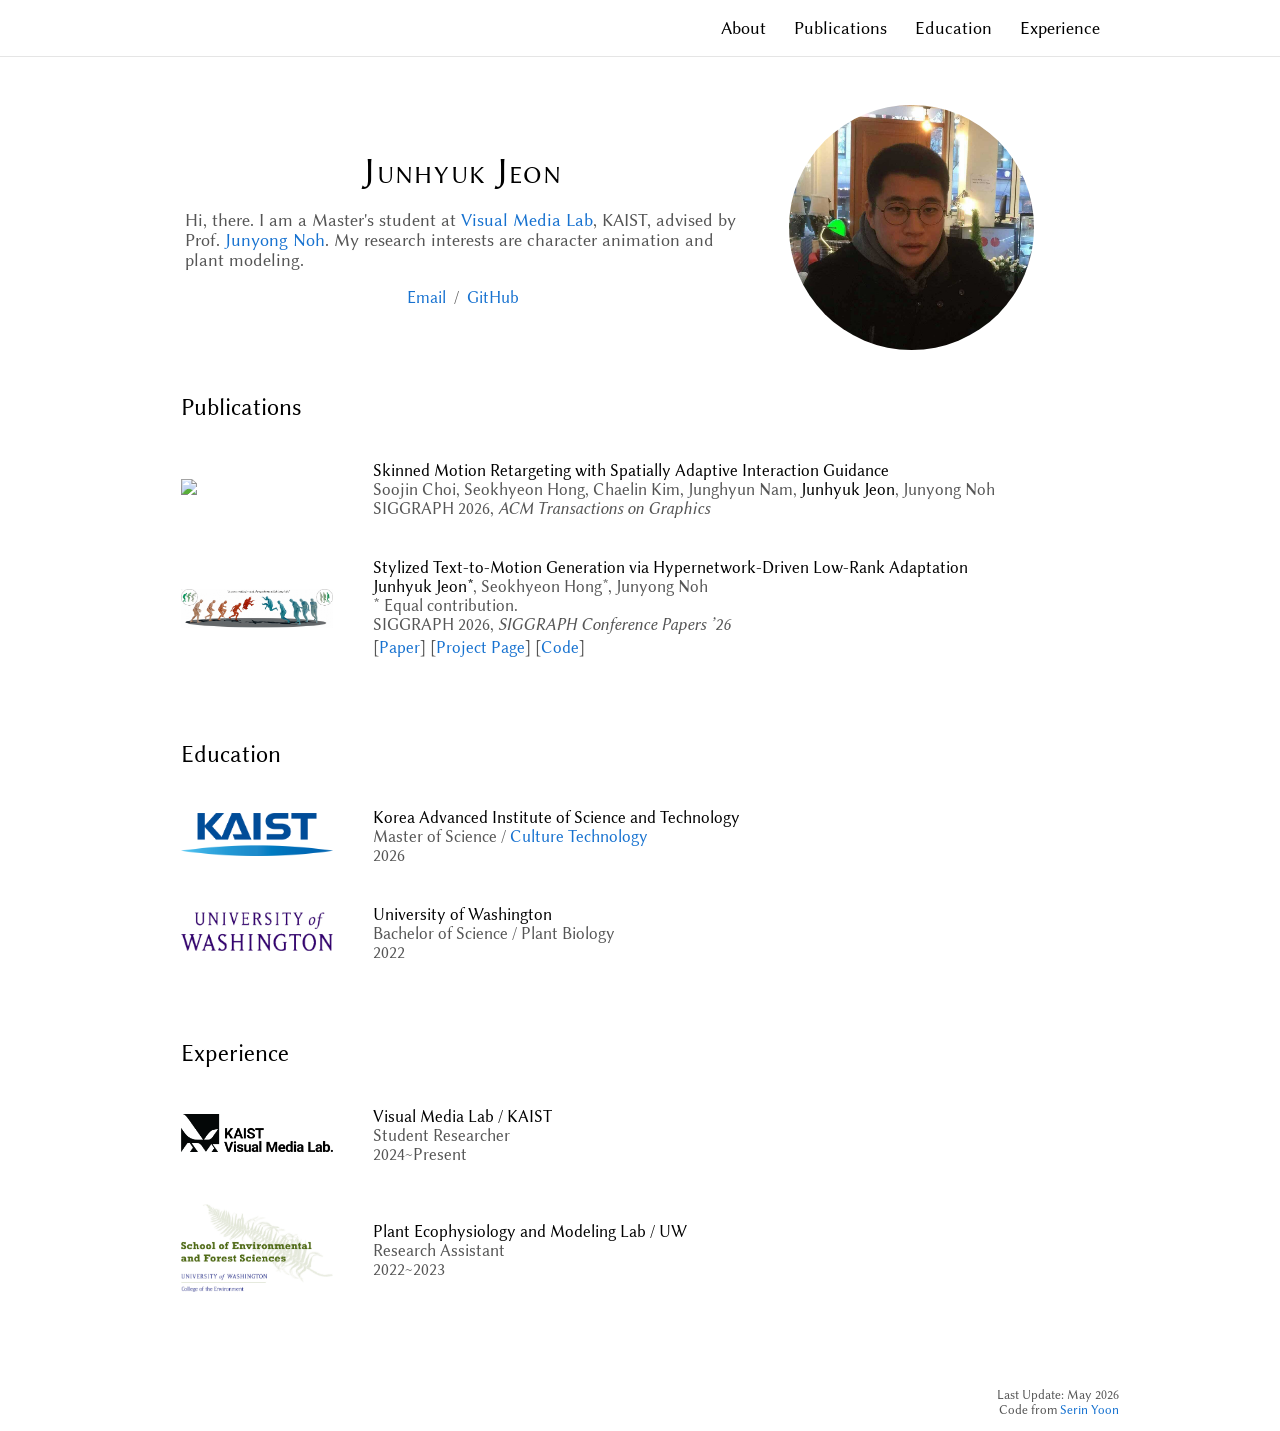
==== commit 5f86e930: "yolo" ====
--- a/index.html
+++ b/index.html
@@ -40,7 +40,7 @@
                 </p>
                 <p class="intro-text">
                   Hi, there. I am a Master's student at <a href="https://vml.kaist.ac.kr/home">Visual Media Lab</a>, KAIST, advised by Prof. <a href="https://scholar.google.com/citations?user=u75_aBgAAAAJ&amp;hl=en">Junyong Noh</a>.
-                  I am interested in character animation and plant modeling.
+                  My research interests are character animation and plant modeling.
                 </p>
                 <p class="center-text">
                   <a href="mailto:jeonjh@kaist.ac.kr">Email</a> &nbsp;/&nbsp;
@@ -142,7 +142,7 @@
               <td class="pub-text-cell">
                 <strong>Korea Advanced Institute of Science and Technology</strong>
                 <br>
-                Master of Science / Computer Graphics
+                Master of Science / <a href="https://ct.kaist.ac.kr/">Culture Technology</a>
                 <br>
                 2026
               </td>
--- a/styles.css
+++ b/styles.css
@@ -1,10 +1,63 @@
-html {
-  scroll-behavior: smooth;
-}
-
-body {
-  margin: 0;
-  font-family: var(--font-heading);
+html {
+  scroll-behavior: smooth;
+}
+
+:root {
+  --font-heading: "Libertinus Sans", Arial, Helvetica, sans-serif;
+  --font-size-base: 16.5px;
+  --font-size-intro: 18px;
+  --font-size-title: var(--font-size-base);
+  --font-size-heading: 24px;
+  --font-size-name: 36px;
+  --font-size-nav: 18px;
+  --font-size-footer: 13.2px;
+  --cell-padding: 20px;
+  --intro-cell-padding: 2.5%;
+  --page-mobile-inset: 48px;
+  --mobile-content-gap: 24px;
+  --text-color: #555555;
+  --emphasis-color: #000000;
+  --link-color: #1772d0;
+  --link-hover-color: #f09228;
+  --page-max-width: 960px;
+  --image-max-width: 260px;
+}
+
+@media (max-width: 768px) {
+  :root {
+    --font-size-base: 14.5px;
+    --font-size-intro: 15.8px;
+    --font-size-heading: 21.1px;
+    --font-size-name: 31.6px;
+    --font-size-nav: 15.8px;
+    --font-size-footer: 11.6px;
+    --cell-padding: 10px;
+    --intro-cell-padding: 1.5%;
+    --page-mobile-inset: 32px;
+    --mobile-content-gap: 20px;
+    --image-max-width: 234px;
+  }
+}
+
+@media (max-width: 480px) {
+  :root {
+    --font-size-base: 13.2px;
+    --font-size-intro: 14.4px;
+    --font-size-heading: 19.2px;
+    --font-size-name: 28.8px;
+    --font-size-nav: 14.4px;
+    --font-size-footer: 10.55px;
+    --cell-padding: 8px;
+    --intro-cell-padding: 1.25%;
+    --page-mobile-inset: 24px;
+    --mobile-content-gap: 16px;
+    --image-max-width: 213px;
+  }
+}
+
+body {
+  margin: 0;
+  font-family: var(--font-heading);
   font-size: var(--font-size-base);
   color: var(--text-color);
   padding-top: 80px;
@@ -69,10 +122,10 @@
   border-radius: 999px;
 }
 
-@media (max-width: 768px) {
-  body {
-    padding-top: 60px;
-  }
+@media (max-width: 768px) {
+  body {
+    padding-top: calc(47px + var(--mobile-content-gap));
+  }
 
   .top-nav-inner {
     padding: 14px 16px;
@@ -109,38 +162,6 @@
   }
 }
 
-:root {
-  --font-heading: "Libertinus Sans", Arial, Helvetica, sans-serif;
-  --font-size-base: 16.5px;
-  --font-size-intro: 18px;
-  --font-size-title: var(--font-size-base);
-  --font-size-heading: 24px;
-  --font-size-name: 36px;
-  --font-size-nav: 18px;
-  --font-size-footer: 13.2px;
-  --cell-padding: 20px;
-  --intro-cell-padding: 2.5%;
-  --text-color: #555555;
-  --emphasis-color: #000000;
-  --link-color: #1772d0;
-  --link-hover-color: #f09228;
-  --page-max-width: 960px;
-  --image-max-width: 260px;
-}
-
-@media (min-width: 769px) {
-  :root {
-    --page-max-width: 50vw;
-  }
-}
-
-@media (max-width: 768px) {
-  :root {
-    --cell-padding: 14px 0;
-    --intro-cell-padding: 14px 0;
-  }
-}
-
 table {
   border: 0;
   border-spacing: 0;
@@ -194,28 +215,51 @@
   font-weight: 300;
 }
 
-.page-table {
-  width: 100%;
-  max-width: var(--page-max-width);
-  margin-right: auto;
-  margin-left: auto;
-}
-
-.content-table,
-.section-table {
-  width: 100%;
-  margin-right: auto;
-  margin-left: auto;
-}
-
+.page-table {
+  width: 100%;
+  max-width: var(--page-max-width);
+  margin: 0 auto;
+}
+
+@media (max-width: 768px) {
+  .page-table {
+    width: calc(100% - var(--page-mobile-inset));
+  }
+
+  .pub-image-cell {
+    padding-right: 5px;
+  }
+
+  .pub-text-cell {
+    padding-left: 5px;
+  }
+}
+
+@media (max-width: 480px) {
+  .pub-image-cell {
+    padding-right: 4px;
+  }
+
+  .pub-text-cell {
+    padding-left: 4px;
+  }
+}
+
+.content-table,
+.section-table {
+  width: 100%;
+  margin: 0 auto;
+}
+
 .intro-cell {
   padding: var(--intro-cell-padding);
   width: 58%;
   vertical-align: middle;
 }
-.center-text {
-  text-align: center;
-}
+
+.center-text {
+  text-align: center;
+}
 
 .intro-text {
   font-size: var(--font-size-intro) !important;
@@ -243,16 +287,23 @@
   vertical-align: middle;
 }
 
-.profile-img {
-  display: block;
-  width: 80%;
-  max-width: 80%;
-  margin: 0;
+.profile-img {
+  display: block;
+  width: 80%;
+  max-width: 80%;
+  margin: 0;
   border-radius: 50%;
   aspect-ratio: 1 / 1;
-  object-fit: cover;
-}
-
+  object-fit: cover;
+}
+
+@media (max-width: 768px) {
+  .profile-img {
+    width: 90%;
+    max-width: 90%;
+  }
+}
+
 .section-heading-cell {
   padding: var(--cell-padding);
   width: 100%;
@@ -265,11 +316,11 @@
   font-size: var(--font-size-heading);
 }
 
-.papertitle {
-  font-size: var(--font-size-title);
-  font-weight: 400;
-  color: black;
-}
+.papertitle {
+  font-size: var(--font-size-title);
+  font-weight: 400;
+  color: var(--emphasis-color);
+}
 
 .homepage-authors,
 .homepage-authors strong,
@@ -282,15 +333,15 @@
   font-size: var(--font-size-base);
 }
 
-.name {
-  padding-top: 20px;
-  margin: 0;
-  font-size: var(--font-size-name);
-  font-weight: 400;
-  font-variant-caps: small-caps;
-  letter-spacing: 0.03em;
-}
-
+.name {
+  padding-top: 20px;
+  margin: 0;
+  font-size: var(--font-size-name);
+  font-weight: 400;
+  font-variant-caps: small-caps;
+  letter-spacing: 0.03em;
+}
+
 .pub-image-cell {
   padding: var(--cell-padding);
   width: 20%;
@@ -309,33 +360,32 @@
 }
 
 img {
-  width: 100%;
-  max-width: var(--image-max-width);
-  object-fit: contain;
-  border-radius: 0;
-}
-
-@media (max-width: 768px) {
-  img {
-    width: 130px;
-  }
-}
-
-@media (max-width: 480px) {
-  img {
-    width: 100px;
-  }
-}
-
+  width: min(100%, var(--image-max-width));
+  object-fit: contain;
+  border-radius: 0;
+}
+
+@media (max-width: 768px) {
+  .pub-image-cell img {
+    width: 130px;
+  }
+}
+
+@media (max-width: 480px) {
+  .pub-image-cell img {
+    width: 100px;
+  }
+}
+
 .footer-cell {
   padding: 0;
 }
 
+.footer-text,
+.footer-link {
+  font-size: var(--font-size-footer);
+}
+
 .footer-text {
   text-align: right;
-  font-size: var(--font-size-footer);
-}
-
-.footer-link {
-  font-size: var(--font-size-footer);
-}
+}
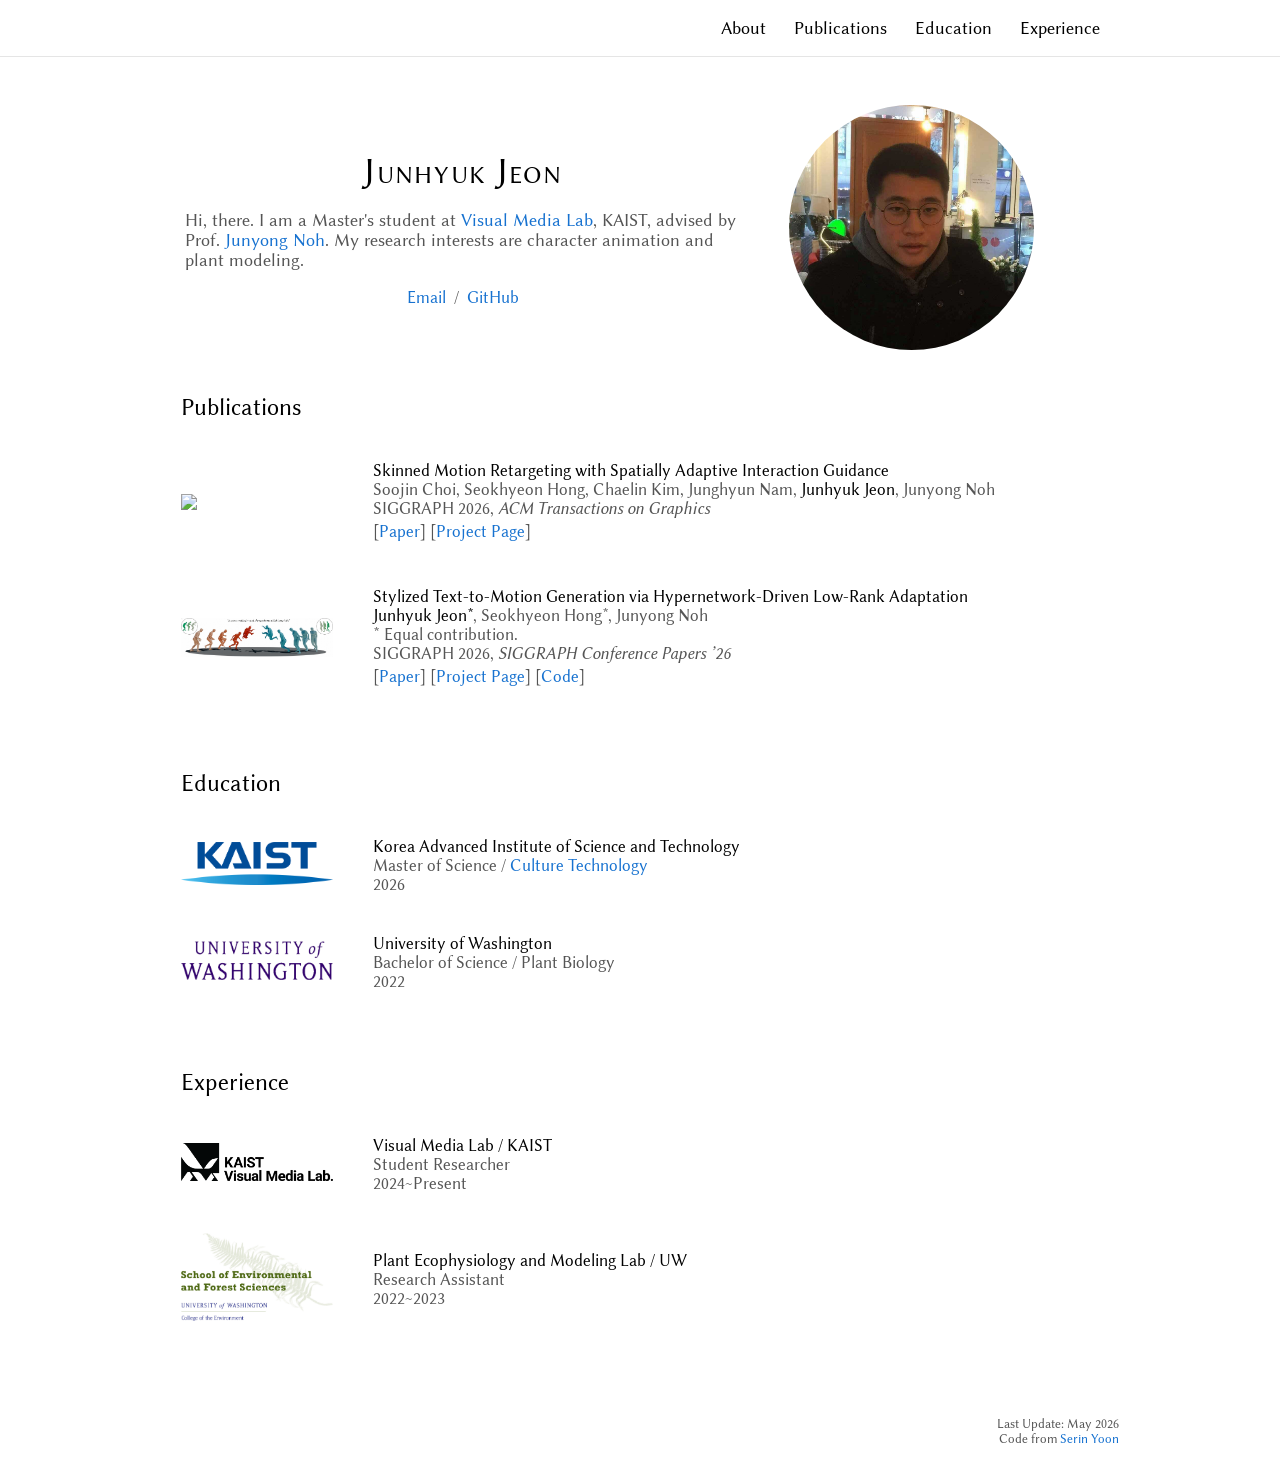
==== commit 70f72af6: "yolo" ====
--- a/index.html
+++ b/index.html
@@ -77,7 +77,9 @@
                 </div>
               </td>
               <td class="pub-text-cell">
-                <span class="papertitle">Skinned Motion Retargeting with Spatially Adaptive Interaction Guidance</span>
+                <a href="https://suzyn.github.io/space_page/">
+                  <span class="papertitle">Skinned Motion Retargeting with Spatially Adaptive Interaction Guidance</span>
+                </a>
                 <br>
                 <span class="homepage-authors">
                   Soojin Choi,
@@ -89,6 +91,11 @@
                 </span>
                 <br>
                 <span>SIGGRAPH 2026, <em>ACM Transactions on Graphics</em></span>
+                <br>
+                <div class="link-row">
+                  [<a href="https://arxiv.org/abs/2605.19355">Paper</a>]
+                  [<a href="https://suzyn.github.io/space_page/">Project Page</a>]
+                </div>
               </td>
             </tr>
             <tr>
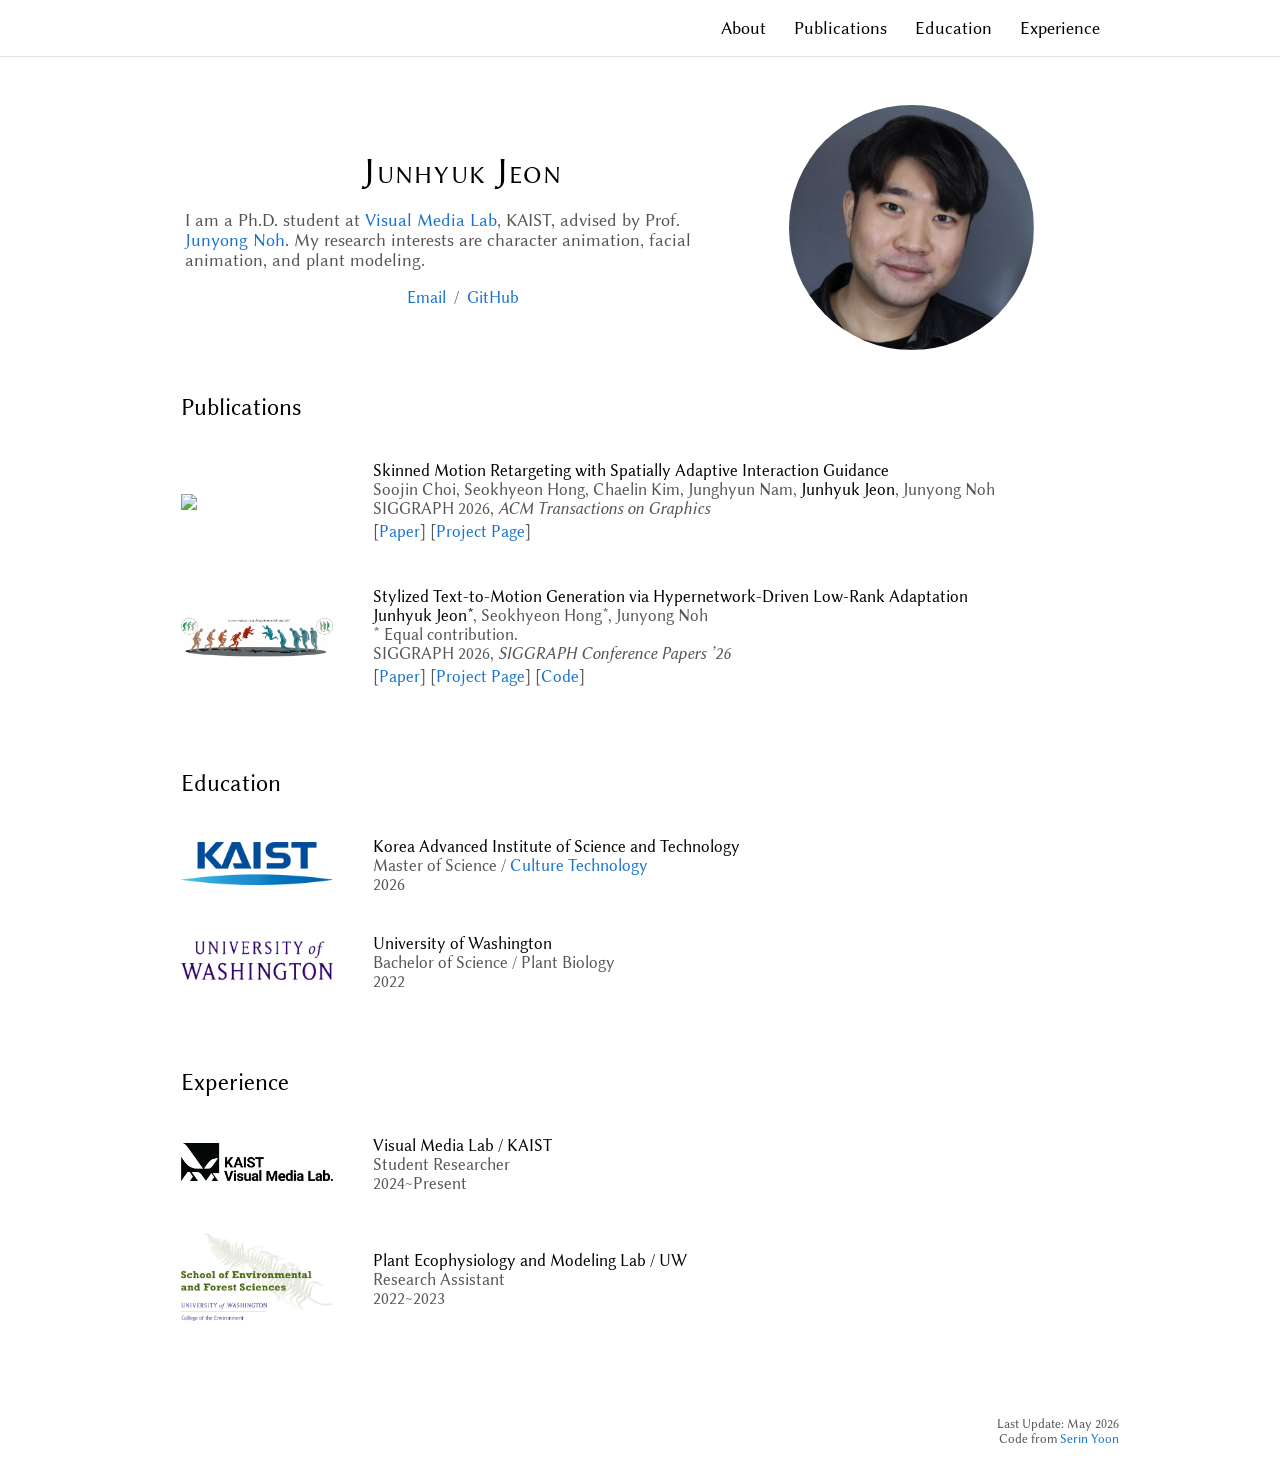
==== commit 09e5e184: "Update homepage introduction, research interests, and profile photo" ====
--- a/index.html
+++ b/index.html
@@ -39,8 +39,8 @@
                   Junhyuk Jeon
                 </p>
                 <p class="intro-text">
-                  Hi, there. I am a Master's student at <a href="https://vml.kaist.ac.kr/home">Visual Media Lab</a>, KAIST, advised by Prof. <a href="https://scholar.google.com/citations?user=u75_aBgAAAAJ&amp;hl=en">Junyong Noh</a>.
-                  My research interests are character animation and plant modeling.
+                  I am a Ph.D. student at <a href="https://vml.kaist.ac.kr/home">Visual Media Lab</a>, KAIST, advised by Prof. <a href="https://scholar.google.com/citations?user=u75_aBgAAAAJ&amp;hl=en">Junyong Noh</a>.
+                  My research interests are character animation, facial animation, and plant modeling.
                 </p>
                 <p class="center-text">
                   <a href="mailto:jeonjh@kaist.ac.kr">Email</a> &nbsp;/&nbsp;
